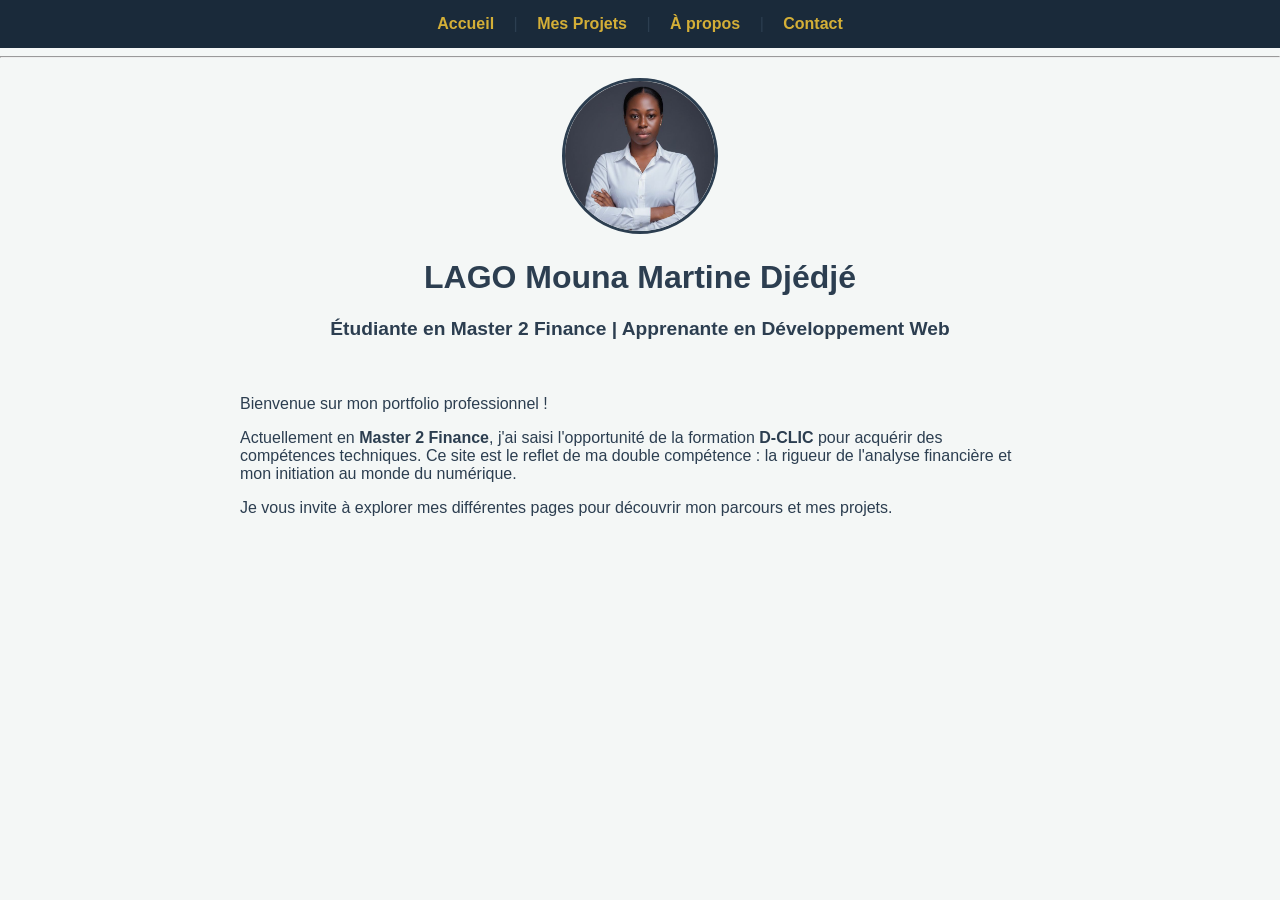
==== index.html @ ef84bd19 "Add files via upload" ====
<!DOCTYPE html>
<html lang="fr">
<head>
    <meta charset="UTF-8">
    <link rel="stylesheet" href="style.css">
    <title>Mon Portfolio - Accueil</title>
</head>
<body>

    <nav>
        <a href="index.html">Accueil</a> | 
        <a href="projets.html">Mes Projets</a> | 
        <a href="propos.html">À propos</a> | 
        <a href="contact.html">Contact</a>
    </nav>

    <hr>

    <div style="text-align: center; margin-top: 20px;">
        <img src="Profil.jpg" alt="Photo de Mouna" style="width: 150px; height: 150px; border-radius: 50%; object-fit: cover; border: 3px solid #2c3e50;">
    </div>

    <h1 style="text-align: center;">LAGO Mouna Martine Djédjé</h1>
    
    <p style="text-align: center; font-size: 1.2em;">
        <strong>Étudiante en Master 2 Finance | Apprenante en Développement Web</strong>
    </p>

    <div style="max-width: 800px; margin: 0 auto; padding: 20px;">
        <p>Bienvenue sur mon portfolio professionnel !</p>
        <p>Actuellement en <strong>Master 2 Finance</strong>, j'ai saisi l'opportunité de la formation <strong>D-CLIC</strong> pour acquérir des compétences techniques. Ce site est le reflet de ma double compétence : la rigueur de l'analyse financière et mon initiation au monde du numérique.</p>
        <p>Je vous invite à explorer mes différentes pages pour découvrir mon parcours et mes projets.</p>
    </div>

    <script src="script.js"></script>
</body>
</html>
---- style.css ----
/* Design général */
body { font-family: 'Arial', sans-serif; background-color: #f4f7f6; color: #2c3e50; margin: 0; }
nav { background-color: #1a2a3a; padding: 15px; text-align: center; }
nav a { color: #d4af37; text-decoration: none; margin: 0 15px; font-weight: bold; }
.container { max-width: 900px; margin: 30px auto; background: white; padding: 30px; border-radius: 10px; box-shadow: 0 5px 15px rgba(0,0,0,0.1); }

/* Mise en page Flex */
.presentation-flex { display: flex; justify-content: space-between; align-items: center; gap: 30px; }
.image-box img { width: 250px; border-radius: 15px; border: 3px solid #d4af37; box-shadow: 0 5px 15px rgba(0,0,0,0.2); }

/* Jauges de compétences */
.skill-container { margin-bottom: 15px; }
.skill-info { display: flex; justify-content: space-between; font-weight: bold; margin-bottom: 5px; }
.barre-vide { width: 100%; background-color: #e0e0e0; border-radius: 10px; height: 10px; }
.barre-remplie { height: 100%; border-radius: 10px; background-color: #1abc9c; }
.finance { width: 90%; }
.excel { width: 85%; }
.web { width: 70%; }

/* Listes */
ul { line-height: 1.8; }
.hobbies li { list-style-type: "✨ "; margin-left: 20px; }
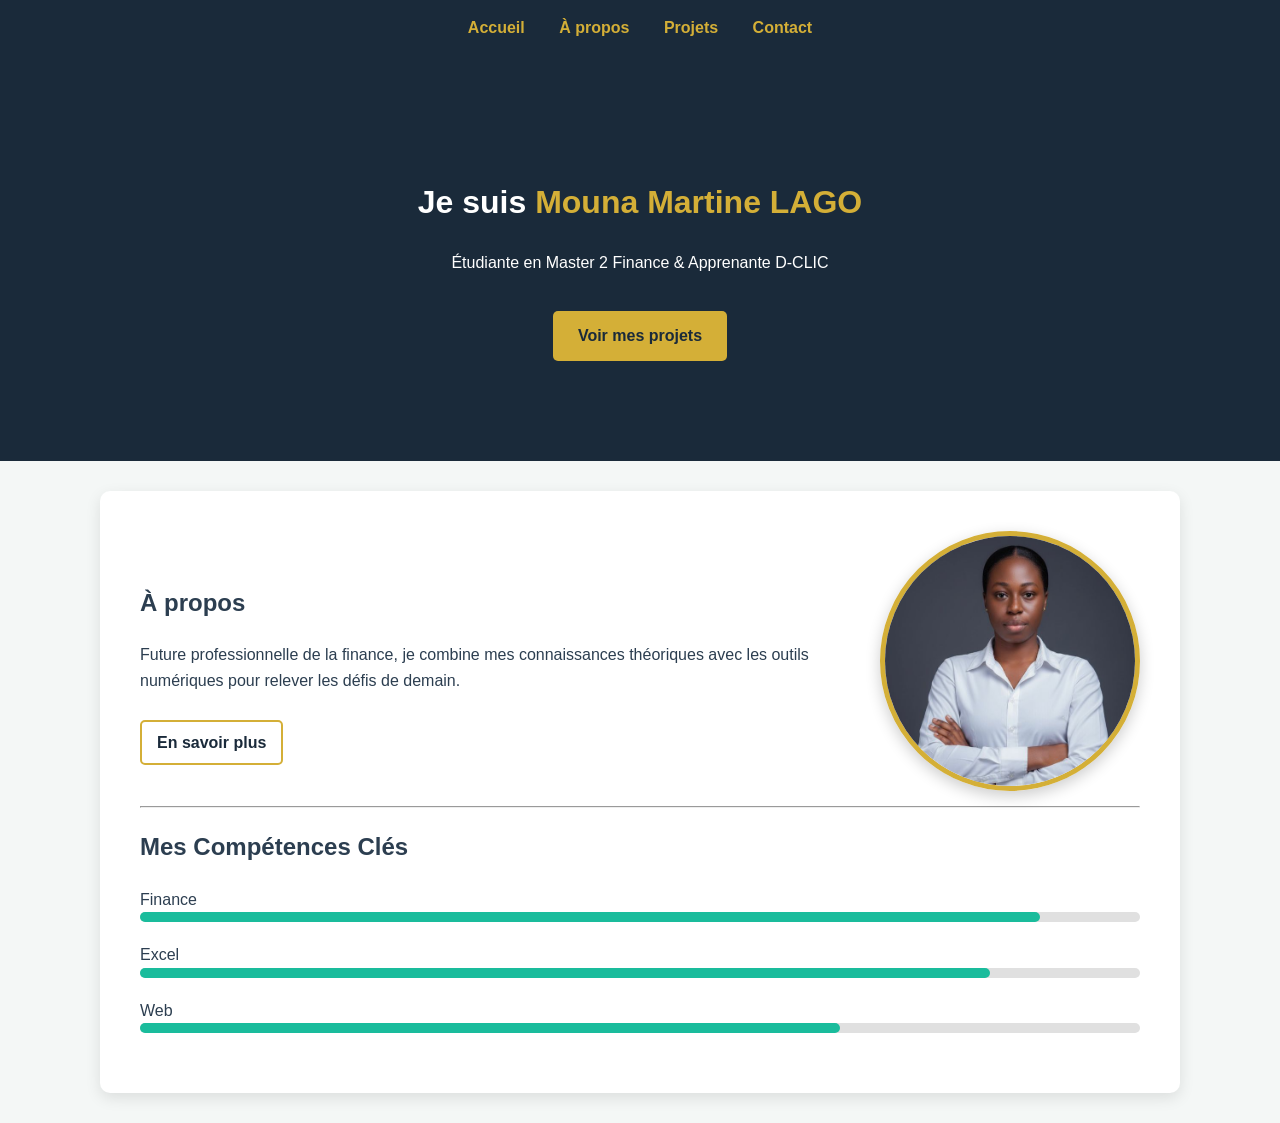
==== commit 80b2fa12: "Add files via upload" ====
--- a/index.html
+++ b/index.html
@@ -2,36 +2,63 @@
 <html lang="fr">
 <head>
     <meta charset="UTF-8">
+    <meta name="viewport" content="width=device-width, initial-scale=1.0">
+    <title>Mouna Portfolio - Accueil</title>
     <link rel="stylesheet" href="style.css">
-    <title>Mon Portfolio - Accueil</title>
 </head>
 <body>
 
     <nav>
-        <a href="index.html">Accueil</a> | 
-        <a href="projets.html">Mes Projets</a> | 
-        <a href="propos.html">À propos</a> | 
+        <a href="index.html">Accueil</a>
+        <a href="propos.html">À propos</a>
+        <a href="projets.html">Projets</a>
         <a href="contact.html">Contact</a>
     </nav>
 
-    <hr>
+    <header class="hero">
+        <div class="hero-text">
+            <h1>Je suis <span>Mouna Martine LAGO</span></h1>
+            <p>Étudiante en Master 2 Finance & Apprenante D-CLIC</p>
+            <a href="projets.html" class="btn-principal">Voir mes projets</a>
+        </div>
+    </header>
 
-    <div style="text-align: center; margin-top: 20px;">
-        <img src="Profil.jpg" alt="Photo de Mouna" style="width: 150px; height: 150px; border-radius: 50%; object-fit: cover; border: 3px solid #2c3e50;">
+    <div class="container">
+        
+        <section class="section-accueil">
+            <div class="presentation-flex">
+                <div class="texte-intro">
+                    <h2>À propos</h2>
+                    <p>Future professionnelle de la finance, je combine mes connaissances théoriques avec les outils numériques pour relever les défis de demain.</p>
+                    <a href="propos.html" class="btn-secondaire">En savoir plus</a>
+                </div>
+                <div class="image-box">
+                    <img src="Profil.jpg" alt="Mouna" class="photo-ronde">
+                </div>
+            </div>
+        </section>
+
+        <hr>
+
+        <section class="section-accueil">
+            <h2>Mes Compétences Clés</h2>
+            <div class="preview-skills">
+                <div class="skill-mini">
+                    <span>Finance</span>
+                    <div class="barre-vide"><div class="barre-remplie finance"></div></div>
+                </div>
+                <div class="skill-mini">
+                    <span>Excel</span>
+                    <div class="barre-vide"><div class="barre-remplie excel"></div></div>
+                </div>
+                <div class="skill-mini">
+                    <span>Web</span>
+                    <div class="barre-vide"><div class="barre-remplie web"></div></div>
+                </div>
+            </div>
+        </section>
+
     </div>
 
-    <h1 style="text-align: center;">LAGO Mouna Martine Djédjé</h1>
-    
-    <p style="text-align: center; font-size: 1.2em;">
-        <strong>Étudiante en Master 2 Finance | Apprenante en Développement Web</strong>
-    </p>
-
-    <div style="max-width: 800px; margin: 0 auto; padding: 20px;">
-        <p>Bienvenue sur mon portfolio professionnel !</p>
-        <p>Actuellement en <strong>Master 2 Finance</strong>, j'ai saisi l'opportunité de la formation <strong>D-CLIC</strong> pour acquérir des compétences techniques. Ce site est le reflet de ma double compétence : la rigueur de l'analyse financière et mon initiation au monde du numérique.</p>
-        <p>Je vous invite à explorer mes différentes pages pour découvrir mon parcours et mes projets.</p>
-    </div>
-
-    <script src="script.js"></script>
 </body>
 </html>
--- a/style.css
+++ b/style.css
@@ -1,22 +1,117 @@
-/* Design général */
-body { font-family: 'Arial', sans-serif; background-color: #f4f7f6; color: #2c3e50; margin: 0; }
-nav { background-color: #1a2a3a; padding: 15px; text-align: center; }
-nav a { color: #d4af37; text-decoration: none; margin: 0 15px; font-weight: bold; }
-.container { max-width: 900px; margin: 30px auto; background: white; padding: 30px; border-radius: 10px; box-shadow: 0 5px 15px rgba(0,0,0,0.1); }
+/* --- CONFIGURATION GÉNÉRALE --- */
+body { 
+    font-family: 'Arial', sans-serif; 
+    background-color: #f4f7f6; 
+    color: #2c3e50; 
+    margin: 0; 
+    line-height: 1.6;
+}
 
-/* Mise en page Flex */
-.presentation-flex { display: flex; justify-content: space-between; align-items: center; gap: 30px; }
-.image-box img { width: 250px; border-radius: 15px; border: 3px solid #d4af37; box-shadow: 0 5px 15px rgba(0,0,0,0.2); }
+/* --- NAVIGATION (Bleu Marine & Or) --- */
+nav { 
+    background-color: #1a2a3a; 
+    padding: 15px; 
+    text-align: center; 
+    position: sticky;
+    top: 0;
+    z-index: 1000;
+}
 
-/* Jauges de compétences */
-.skill-container { margin-bottom: 15px; }
+nav a { 
+    color: #d4af37; 
+    text-decoration: none; 
+    margin: 0 15px; 
+    font-weight: bold; 
+    transition: 0.3s;
+}
+
+nav a:hover { color: white; }
+
+/* --- SECTION HERO (ACCUEIL) --- */
+.hero {
+    background-color: #1a2a3a;
+    color: white;
+    padding: 100px 20px;
+    text-align: center;
+}
+
+.hero h1 span { color: #d4af37; }
+
+/* --- BOUTONS --- */
+.btn-principal {
+    display: inline-block;
+    background-color: #d4af37;
+    color: #1a2a3a;
+    padding: 12px 25px;
+    text-decoration: none;
+    border-radius: 5px;
+    font-weight: bold;
+    margin-top: 20px;
+    transition: 0.3s;
+}
+
+.btn-secondaire {
+    display: inline-block;
+    color: #1a2a3a;
+    border: 2px solid #d4af37;
+    padding: 8px 15px;
+    text-decoration: none;
+    border-radius: 5px;
+    margin-top: 10px;
+    font-weight: bold;
+}
+
+.btn-principal:hover { background-color: white; }
+
+/* --- MISE EN PAGE & CONTENEUR --- */
+.container { 
+    max-width: 1000px; 
+    margin: 30px auto; 
+    background: white; 
+    padding: 40px; 
+    border-radius: 10px; 
+    box-shadow: 0 5px 15px rgba(0,0,0,0.1); 
+}
+
+.presentation-flex { 
+    display: flex; 
+    justify-content: space-between; 
+    align-items: center; 
+    gap: 40px; 
+}
+
+/* --- PHOTO RONDE (STYLE WIREFRAME) --- */
+.photo-ronde {
+    width: 250px;
+    height: 250px;
+    object-fit: cover;
+    border-radius: 50%; /* Pour faire le cercle parfait */
+    border: 5px solid #d4af37;
+    box-shadow: 0 5px 15px rgba(0,0,0,0.2);
+}
+
+/* --- JAUGES DE COMPÉTENCES --- */
+.skill-container, .skill-mini { margin-bottom: 20px; }
 .skill-info { display: flex; justify-content: space-between; font-weight: bold; margin-bottom: 5px; }
-.barre-vide { width: 100%; background-color: #e0e0e0; border-radius: 10px; height: 10px; }
-.barre-remplie { height: 100%; border-radius: 10px; background-color: #1abc9c; }
+
+.barre-vide { 
+    width: 100%; 
+    background-color: #e0e0e0; 
+    border-radius: 10px; 
+    height: 10px; 
+}
+
+.barre-remplie { 
+    height: 100%; 
+    border-radius: 10px; 
+    background-color: #1abc9c; /* Turquoise du prof */
+}
+
 .finance { width: 90%; }
 .excel { width: 85%; }
 .web { width: 70%; }
 
-/* Listes */
-ul { line-height: 1.8; }
-.hobbies li { list-style-type: "✨ "; margin-left: 20px; }
+/* --- RESPONSIVE (POUR MOBILE) --- */
+@media (max-width: 768px) {
+    .presentation-flex { flex-direction: column; text-align: center; }
+}
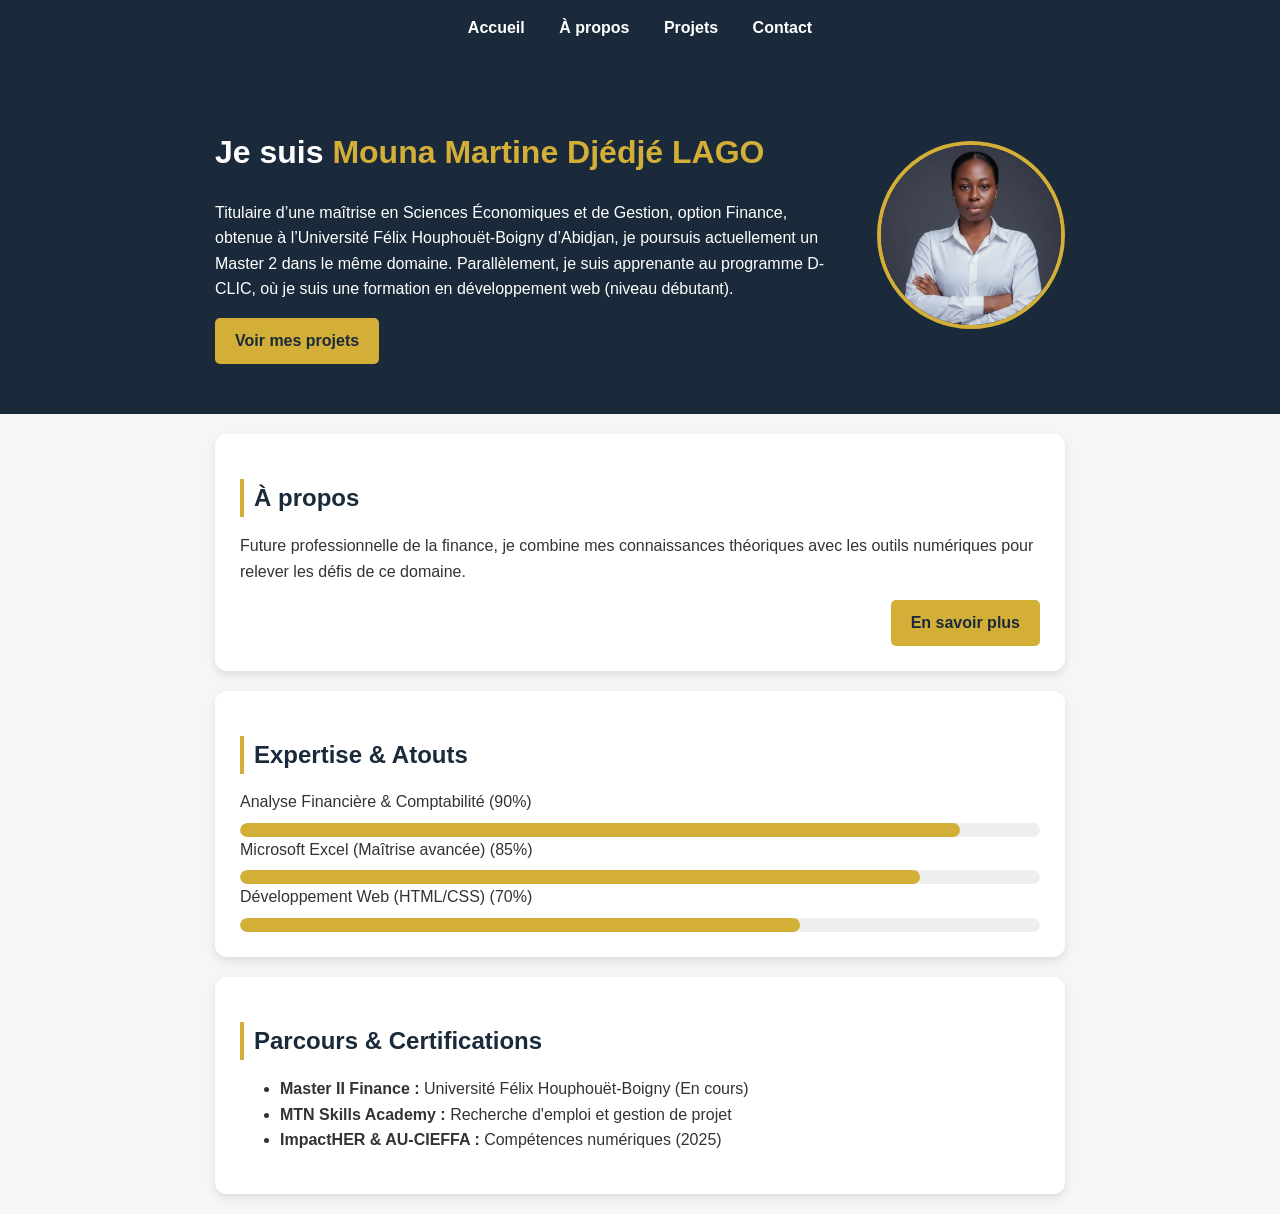
==== commit 74b46fa6: "Add files via upload" ====
--- a/index.html
+++ b/index.html
@@ -3,7 +3,7 @@
 <head>
     <meta charset="UTF-8">
     <meta name="viewport" content="width=device-width, initial-scale=1.0">
-    <title>Mouna Portfolio - Accueil</title>
+    <title>Mouna Martine LAGO - Accueil</title>
     <link rel="stylesheet" href="style.css">
 </head>
 <body>
@@ -16,46 +16,49 @@
     </nav>
 
     <header class="hero">
-        <div class="hero-text">
-            <h1>Je suis <span>Mouna Martine LAGO</span></h1>
-            <p>Étudiante en Master 2 Finance & Apprenante D-CLIC</p>
-            <a href="projets.html" class="btn-principal">Voir mes projets</a>
+        <div class="hero-flex">
+            <div class="hero-text">
+            <h1>Je suis <span>Mouna Martine Djédjé LAGO</span></h1>  
+            <p>Titulaire d’une maîtrise en Sciences Économiques et de Gestion, option Finance, obtenue à l’Université Félix Houphouët-Boigny d’Abidjan, je poursuis actuellement un Master 2 dans le même domaine. Parallèlement, je suis apprenante au programme D-CLIC, où je suis une formation en développement web (niveau débutant).</p> 
+                <a href="projets.html" class="btn-or">Voir mes projets</a>
+            </div>
+            <img src="Profil.jpg" alt="Mouna Martine LAGO" class="img-circle-right">
         </div>
     </header>
 
     <div class="container">
         
-        <section class="section-accueil">
-            <div class="presentation-flex">
-                <div class="texte-intro">
-                    <h2>À propos</h2>
-                    <p>Future professionnelle de la finance, je combine mes connaissances théoriques avec les outils numériques pour relever les défis de demain.</p>
-                    <a href="propos.html" class="btn-secondaire">En savoir plus</a>
-                </div>
-                <div class="image-box">
-                    <img src="Profil.jpg" alt="Mouna" class="photo-ronde">
-                </div>
+        <section class="card">
+            <h2 class="title-section">À propos</h2>
+            <p>Future professionnelle de la finance, je combine mes connaissances théoriques avec les outils numériques pour relever les défis de ce domaine.</p>
+            <div style="text-align: right; margin-top: 15px;">
+                <a href="propos.html" class="btn-or">En savoir plus</a>
             </div>
         </section>
 
-        <hr>
+        <section class="card">
+            <h2 class="title-section">Expertise & Atouts</h2>
+            <div class="skill-item">
+                <span>Analyse Financière & Comptabilité (90%)</span>
+                <div class="progress-bg"><div class="progress-bar finance"></div></div>
+            </div>
+            <div class="skill-item">
+                <span>Microsoft Excel (Maîtrise avancée) (85%)</span>
+                <div class="progress-bg"><div class="progress-bar excel"></div></div>
+            </div>
+            <div class="skill-item">
+                <span>Développement Web (HTML/CSS) (70%)</span>
+                <div class="progress-bg"><div class="progress-bar web"></div></div>
+            </div>
+        </section>
 
-        <section class="section-accueil">
-            <h2>Mes Compétences Clés</h2>
-            <div class="preview-skills">
-                <div class="skill-mini">
-                    <span>Finance</span>
-                    <div class="barre-vide"><div class="barre-remplie finance"></div></div>
-                </div>
-                <div class="skill-mini">
-                    <span>Excel</span>
-                    <div class="barre-vide"><div class="barre-remplie excel"></div></div>
-                </div>
-                <div class="skill-mini">
-                    <span>Web</span>
-                    <div class="barre-vide"><div class="barre-remplie web"></div></div>
-                </div>
-            </div>
+        <section class="card">
+            <h2 class="title-section">Parcours & Certifications</h2>
+            <ul>
+                <li><strong>Master II Finance :</strong> Université Félix Houphouët-Boigny (En cours)</li>
+                <li><strong>MTN Skills Academy :</strong> Recherche d'emploi et gestion de projet</li>
+                <li><strong>ImpactHER & AU-CIEFFA :</strong> Compétences numériques (2025)</li>
+            </ul>
         </section>
 
     </div>
--- a/style.css
+++ b/style.css
@@ -1,117 +1,163 @@
-/* --- CONFIGURATION GÉNÉRALE --- */
+/* --- 1. VARIABLES ET BASE --- */
+:root {
+    --marine: #1a2a3a;
+    --or: #d4af37;
+    --fond: #f4f7f6;
+}
+
 body { 
-    font-family: 'Arial', sans-serif; 
-    background-color: #f4f7f6; 
-    color: #2c3e50; 
+    font-family: 'Segoe UI', Tahoma, Geneva, Verdana, sans-serif; 
+    background-color: var(--fond); 
     margin: 0; 
+    color: #333; 
     line-height: 1.6;
 }
 
-/* --- NAVIGATION (Bleu Marine & Or) --- */
+/* --- 2. NAVIGATION --- */
 nav { 
-    background-color: #1a2a3a; 
+    background-color: var(--marine); 
     padding: 15px; 
     text-align: center; 
     position: sticky;
     top: 0;
     z-index: 1000;
 }
-
 nav a { 
-    color: #d4af37; 
+    color: white; 
+    margin: 0 15px; 
     text-decoration: none; 
-    margin: 0 15px; 
     font-weight: bold; 
     transition: 0.3s;
 }
+nav a:hover { color: var(--or); }
 
-nav a:hover { color: white; }
-
-/* --- SECTION HERO (ACCUEIL) --- */
-.hero {
-    background-color: #1a2a3a;
-    color: white;
-    padding: 100px 20px;
-    text-align: center;
+/* --- 3. MISE EN PAGE (CONTENEURS) --- */
+.container { 
+    max-width: 850px; 
+    margin: 20px auto; 
+    padding: 0 15px; 
 }
 
-.hero h1 span { color: #d4af37; }
-
-/* --- BOUTONS --- */
-.btn-principal {
-    display: inline-block;
-    background-color: #d4af37;
-    color: #1a2a3a;
-    padding: 12px 25px;
-    text-decoration: none;
-    border-radius: 5px;
-    font-weight: bold;
-    margin-top: 20px;
-    transition: 0.3s;
+.card { 
+    background: white; 
+    padding: 25px; 
+    border-radius: 12px; 
+    margin-bottom: 20px; 
+    box-shadow: 0 4px 10px rgba(0,0,0,0.1); 
 }
 
-.btn-secondaire {
-    display: inline-block;
-    color: #1a2a3a;
-    border: 2px solid #d4af37;
-    padding: 8px 15px;
-    text-decoration: none;
-    border-radius: 5px;
-    margin-top: 10px;
-    font-weight: bold;
+.card-mini { 
+    background: white; 
+    padding: 15px; 
+    border-radius: 10px; 
+    margin-bottom: 15px; 
+    box-shadow: 0 2px 6px rgba(0,0,0,0.08); 
 }
 
-.btn-principal:hover { background-color: white; }
+/* --- 4. ACCUEIL (HERO SECTION AJUSTÉE) --- */
+.hero { 
+    background-color: var(--marine); 
+    color: white; 
+    padding: 50px 20px; 
+}
+.hero-flex { 
+    display: flex; 
+    align-items: center; 
+    justify-content: space-between; /* Pour mettre la photo à droite */
+    max-width: 850px; 
+    margin: 0 auto; 
+    gap: 30px;
+    flex-wrap: wrap; 
+}
+.hero-text { flex: 1; }
+.hero-text h1 span { color: var(--or); }
 
-/* --- MISE EN PAGE & CONTENEUR --- */
-.container { 
-    max-width: 1000px; 
-    margin: 30px auto; 
-    background: white; 
-    padding: 40px; 
-    border-radius: 10px; 
-    box-shadow: 0 5px 15px rgba(0,0,0,0.1); 
+/* La photo en cercle à droite */
+.img-circle-right { 
+    width: 180px; 
+    height: 180px; 
+    border-radius: 50%; /* Cercle parfait */
+    border: 4px solid var(--or); 
+    object-fit: cover; 
 }
 
-.presentation-flex { 
+/* --- 5. À PROPOS & FLEX --- */
+.flex-mini { 
     display: flex; 
-    justify-content: space-between; 
     align-items: center; 
-    gap: 40px; 
+    gap: 20px; 
+}
+.img-mini { 
+    width: 110px; 
+    height: 110px; 
+    border-radius: 10px; 
+    object-fit: cover; 
+    border: 2px solid var(--or); 
 }
 
-/* --- PHOTO RONDE (STYLE WIREFRAME) --- */
-.photo-ronde {
-    width: 250px;
-    height: 250px;
-    object-fit: cover;
-    border-radius: 50%; /* Pour faire le cercle parfait */
-    border: 5px solid #d4af37;
-    box-shadow: 0 5px 15px rgba(0,0,0,0.2);
+/* --- 6. SYSTÈME DE JAUGES (JAUNE OR) --- */
+.progress-bg, .bar-mini-bg { 
+    background-color: #eeeeee; 
+    border-radius: 10px; 
+    overflow: hidden; 
 }
+.progress-bg { height: 14px; margin-top: 8px; }
+.bar-mini-bg { height: 8px; margin-top: 5px; }
 
-/* --- JAUGES DE COMPÉTENCES --- */
-.skill-container, .skill-mini { margin-bottom: 20px; }
-.skill-info { display: flex; justify-content: space-between; font-weight: bold; margin-bottom: 5px; }
-
-.barre-vide { 
-    width: 100%; 
-    background-color: #e0e0e0; 
+.progress-bar, .bar-mini-fill { 
+    height: 100%; 
+    background-color: var(--or) !important; 
     border-radius: 10px; 
-    height: 10px; 
-}
-
-.barre-remplie { 
-    height: 100%; 
-    border-radius: 10px; 
-    background-color: #1abc9c; /* Turquoise du prof */
+    transition: width 1s ease-in-out;
 }
 
 .finance { width: 90%; }
 .excel { width: 85%; }
 .web { width: 70%; }
 
-/* --- RESPONSIVE (POUR MOBILE) --- */
-@media (max-width: 768px) {
-    .presentation-flex { flex-direction: column; text-align: center; }
+/* --- 7. BOUTONS INTERACTIFS --- */
+.btn-or { 
+    background-color: var(--or); 
+    color: var(--marine); 
+    padding: 10px 20px; 
+    border-radius: 5px; 
+    text-decoration: none; 
+    display: inline-block; 
+    font-weight: bold; 
+    border: none;
+    cursor: pointer;
+    transition: 0.3s;
 }
+.btn-or:hover { 
+    background-color: white; 
+    transform: scale(1.05); /* Petit effet de zoom au survol */
+}
+
+.badge { 
+    display: inline-block; 
+    background-color: var(--or); 
+    color: var(--marine); 
+    padding: 4px 10px; 
+    border-radius: 20px; 
+    font-size: 0.8rem; 
+    font-weight: bold; 
+    margin-top: 10px; 
+}
+
+.link-or { color: var(--or); text-decoration: none; font-weight: bold; }
+
+/* --- 8. FORMULAIRES & TITRES --- */
+.form-group { margin-bottom: 15px; }
+.form-group label { display: block; font-weight: bold; margin-bottom: 5px; }
+.form-group input, .form-group textarea { 
+    width: 100%; padding: 10px; border: 1px solid #ddd; border-radius: 5px; box-sizing: border-box;
+}
+
+.title-section { color: var(--marine); border-left: 4px solid var(--or); padding-left: 10px; margin-bottom: 15px; }
+.title-mini { color: var(--marine); border-bottom: 2px solid var(--or); padding-bottom: 5px; margin-bottom: 12px; }
+
+/* Responsive Mobile */
+@media (max-width: 600px) {
+    .hero-flex { flex-direction: column-reverse; text-align: center; }
+    .img-circle-right { margin-bottom: 20px; }
+}
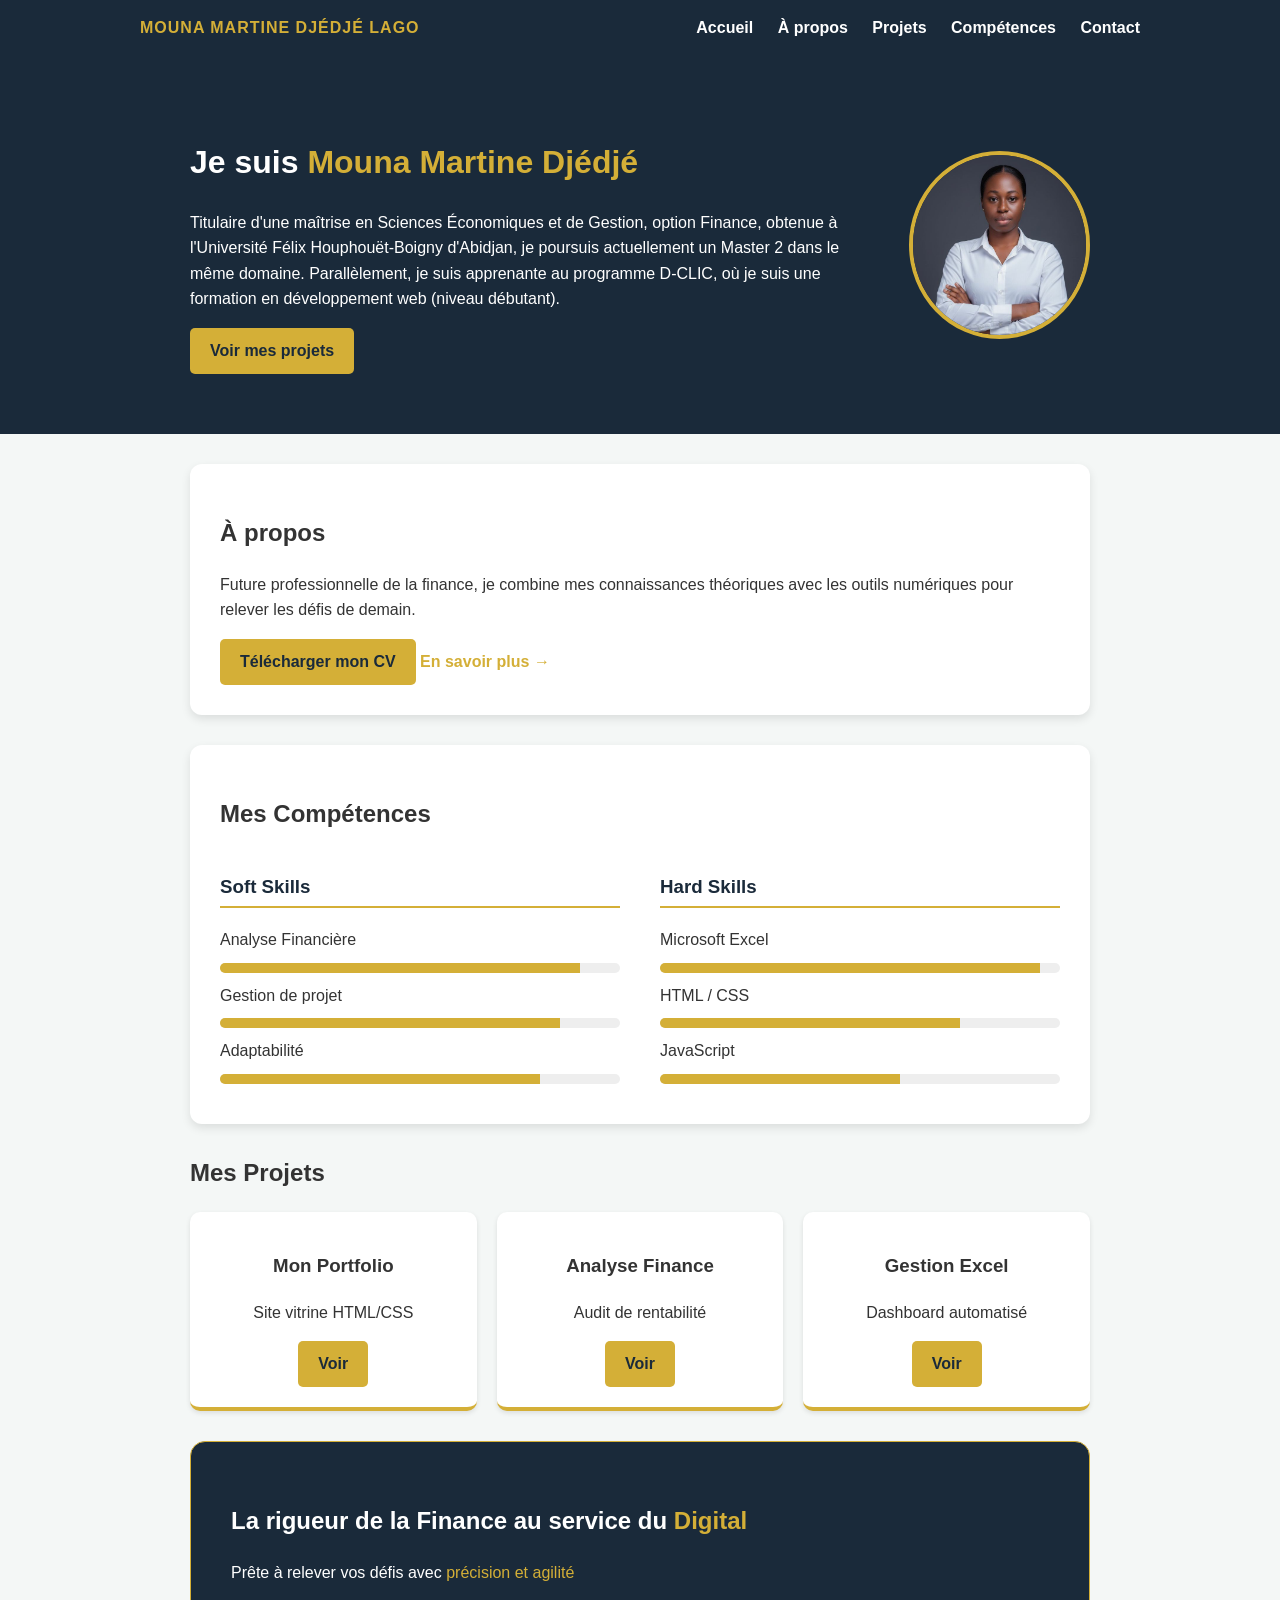
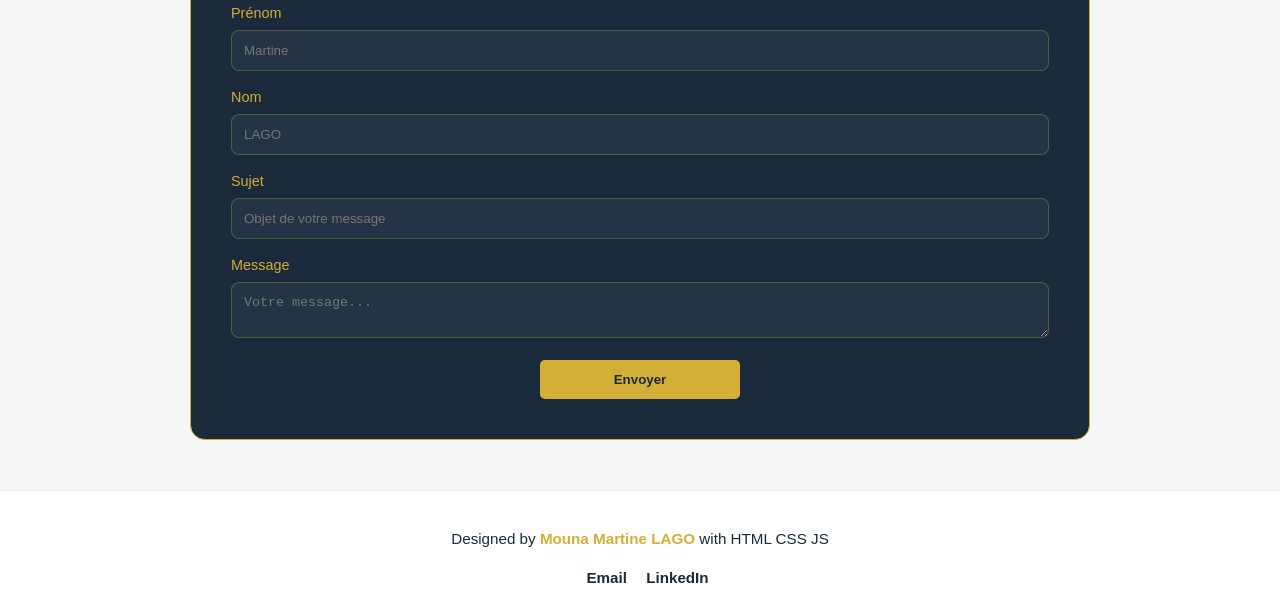
==== commit 56e9be02: "Add files via upload" ====
--- a/index.html
+++ b/index.html
@@ -3,23 +3,29 @@
 <head>
     <meta charset="UTF-8">
     <meta name="viewport" content="width=device-width, initial-scale=1.0">
-    <title>Mouna Martine LAGO - Accueil</title>
+    <title>Mouna Martine Djédjé LAGO - Portfolio</title>
     <link rel="stylesheet" href="style.css">
 </head>
 <body>
 
     <nav>
-        <a href="index.html">Accueil</a>
-        <a href="propos.html">À propos</a>
-        <a href="projets.html">Projets</a>
-        <a href="contact.html">Contact</a>
+        <div class="nav-container">
+            <div class="logo">MOUNA MARTINE Djédjé LAGO</div>
+            <div class="nav-links">
+                <a href="index.html">Accueil</a>
+                <a href="propos.html">À propos</a>
+                <a href="projets.html">Projets</a>
+                <a href="#competences">Compétences</a>
+                <a href="contact.html">Contact</a>
+            </div>
+        </div>
     </nav>
 
     <header class="hero">
         <div class="hero-flex">
             <div class="hero-text">
-            <h1>Je suis <span>Mouna Martine Djédjé LAGO</span></h1>  
-            <p>Titulaire d’une maîtrise en Sciences Économiques et de Gestion, option Finance, obtenue à l’Université Félix Houphouët-Boigny d’Abidjan, je poursuis actuellement un Master 2 dans le même domaine. Parallèlement, je suis apprenante au programme D-CLIC, où je suis une formation en développement web (niveau débutant).</p> 
+                <h1>Je suis <span>Mouna Martine Djédjé </span></h1>
+                <p>Titulaire d'une maîtrise en Sciences Économiques et de Gestion, option Finance, obtenue à l'Université Félix Houphouët-Boigny d'Abidjan, je poursuis actuellement un Master 2 dans le même domaine. Parallèlement, je suis apprenante au programme D-CLIC, où je suis une formation en développement web (niveau débutant).</p>
                 <a href="projets.html" class="btn-or">Voir mes projets</a>
             </div>
             <img src="Profil.jpg" alt="Mouna Martine LAGO" class="img-circle-right">
@@ -27,41 +33,70 @@
     </header>
 
     <div class="container">
-        
         <section class="card">
             <h2 class="title-section">À propos</h2>
-            <p>Future professionnelle de la finance, je combine mes connaissances théoriques avec les outils numériques pour relever les défis de ce domaine.</p>
-            <div style="text-align: right; margin-top: 15px;">
-                <a href="propos.html" class="btn-or">En savoir plus</a>
+            <p>Future professionnelle de la finance, je combine mes connaissances théoriques avec les outils numériques pour relever les défis de demain.</p>
+            <div class="about-footer">
+                <a href="CV-Mouna.pdf" download class="btn-cv-small">Télécharger mon CV</a>
+                <a href="propos.html" class="link-or">En savoir plus →</a>
             </div>
         </section>
 
-        <section class="card">
-            <h2 class="title-section">Expertise & Atouts</h2>
-            <div class="skill-item">
-                <span>Analyse Financière & Comptabilité (90%)</span>
-                <div class="progress-bg"><div class="progress-bar finance"></div></div>
-            </div>
-            <div class="skill-item">
-                <span>Microsoft Excel (Maîtrise avancée) (85%)</span>
-                <div class="progress-bg"><div class="progress-bar excel"></div></div>
-            </div>
-            <div class="skill-item">
-                <span>Développement Web (HTML/CSS) (70%)</span>
-                <div class="progress-bg"><div class="progress-bar web"></div></div>
+        <section id="competences" class="card-skills">
+            <h2 class="title-section-center">Mes <span>Compétences</span></h2>
+            <div class="skills-container">
+                <div class="skill-column">
+                    <h3>Soft Skills</h3>
+                    <div class="skill-bar-item"><label>Analyse Financière</label><div class="bar-bg"><div class="bar-fill" style="width:90%"></div></div></div>
+                    <div class="skill-bar-item"><label>Gestion de projet</label><div class="bar-bg"><div class="bar-fill" style="width:85%"></div></div></div>
+                    <div class="skill-bar-item"><label>Adaptabilité</label><div class="bar-bg"><div class="bar-fill" style="width:80%"></div></div></div>
+                </div>
+                <div class="skill-column">
+                    <h3>Hard Skills</h3>
+                    <div class="skill-bar-item"><label>Microsoft Excel</label><div class="bar-bg"><div class="bar-fill" style="width:95%"></div></div></div>
+                    <div class="skill-bar-item"><label>HTML / CSS</label><div class="bar-bg"><div class="bar-fill" style="width:75%"></div></div></div>
+                    <div class="skill-bar-item"><label>JavaScript</label><div class="bar-bg"><div class="bar-fill" style="width:60%"></div></div></div>
+                </div>
             </div>
         </section>
 
-        <section class="card">
-            <h2 class="title-section">Parcours & Certifications</h2>
-            <ul>
-                <li><strong>Master II Finance :</strong> Université Félix Houphouët-Boigny (En cours)</li>
-                <li><strong>MTN Skills Academy :</strong> Recherche d'emploi et gestion de projet</li>
-                <li><strong>ImpactHER & AU-CIEFFA :</strong> Compétences numériques (2025)</li>
-            </ul>
+        <section class="card-projects">
+            <h2 class="title-section-center">Mes <span>Projets</span></h2>
+            <div class="projects-grid">
+                <div class="project-item"><h3>Mon Portfolio</h3><p>Site vitrine HTML/CSS</p><a href="projets.html" class="btn-project">Voir</a></div>
+                <div class="project-item"><h3>Analyse Finance</h3><p>Audit de rentabilité</p><a href="projets.html" class="btn-project">Voir</a></div>
+                <div class="project-item"><h3>Gestion Excel</h3><p>Dashboard automatisé</p><a href="projets.html" class="btn-project">Voir</a></div>
+            </div>
         </section>
 
+        
+        <section class="card-contact-wireframe">
+
+                <div class="contact-header-theme">
+               <h2>La rigueur de la Finance au service du <span class="text-or">Digital</span></h2>
+               <p>Prête à relever vos défis avec <span class="text-or">précision et agilité</span></p>
+                    </div>                
+                    <form class="wireframe-form-theme">
+                <div class="form-row">
+                    <div class="form-group-half"><label>Prénom</label><input type="text" placeholder="Martine"></div>
+                    <div class="form-group-half"><label>Nom</label><input type="text" placeholder="LAGO"></div>
+                </div>
+                <div class="form-group-full"><label>Sujet</label><input type="text" placeholder="Objet de votre message"></div>
+                <div class="form-group-full"><label>Message</label><textarea placeholder="Votre message..."></textarea></div>
+                <div style="text-align: center;"><button type="submit" class="btn-contact-or">Envoyer</button></div>
+            </form>
+        </section>
     </div>
+
+    <footer class="footer-wireframe">
+        <div class="footer-content">          
+                <p>Designed by <span>Mouna Martine LAGO</span> with HTML CSS JS  </p>
+            <div class="footer-contacts">
+                <a href="mailto:mounalago7@gmail.com">Email</a>
+                <a href="https://linkedin.com/in/mouna-martine-lago-djédjé-1721512b9" target="_blank">LinkedIn</a>
+            </div>
+        </div>
+    </footer>
 
 </body>
 </html>
--- a/style.css
+++ b/style.css
@@ -1,163 +1,277 @@
-/* --- 1. VARIABLES ET BASE --- */
 :root {
     --marine: #1a2a3a;
     --or: #d4af37;
     --fond: #f4f7f6;
 }
 
-body { 
-    font-family: 'Segoe UI', Tahoma, Geneva, Verdana, sans-serif; 
-    background-color: var(--fond); 
-    margin: 0; 
-    color: #333; 
-    line-height: 1.6;
-}
-
-/* --- 2. NAVIGATION --- */
-nav { 
-    background-color: var(--marine); 
-    padding: 15px; 
-    text-align: center; 
-    position: sticky;
-    top: 0;
-    z-index: 1000;
-}
-nav a { 
-    color: white; 
-    margin: 0 15px; 
-    text-decoration: none; 
-    font-weight: bold; 
-    transition: 0.3s;
-}
-nav a:hover { color: var(--or); }
-
-/* --- 3. MISE EN PAGE (CONTENEURS) --- */
-.container { 
-    max-width: 850px; 
-    margin: 20px auto; 
-    padding: 0 15px; 
-}
-
-.card { 
-    background: white; 
-    padding: 25px; 
-    border-radius: 12px; 
-    margin-bottom: 20px; 
-    box-shadow: 0 4px 10px rgba(0,0,0,0.1); 
-}
-
-.card-mini { 
-    background: white; 
-    padding: 15px; 
-    border-radius: 10px; 
-    margin-bottom: 15px; 
-    box-shadow: 0 2px 6px rgba(0,0,0,0.08); 
-}
-
-/* --- 4. ACCUEIL (HERO SECTION AJUSTÉE) --- */
-.hero { 
-    background-color: var(--marine); 
-    color: white; 
-    padding: 50px 20px; 
-}
-.hero-flex { 
-    display: flex; 
-    align-items: center; 
-    justify-content: space-between; /* Pour mettre la photo à droite */
-    max-width: 850px; 
-    margin: 0 auto; 
-    gap: 30px;
-    flex-wrap: wrap; 
-}
-.hero-text { flex: 1; }
+body { font-family: 'Segoe UI', sans-serif; background: var(--fond); margin: 0; color: #333; line-height: 1.6; }
+html { scroll-behavior: smooth; }
+
+/* NAVIGATION */
+nav { background: var(--marine); padding: 15px 0; position: sticky; top: 0; z-index: 1000; }
+.nav-container { display: flex; justify-content: space-between; align-items: center; max-width: 1000px; margin: 0 auto; padding: 0 20px; }
+.logo { color: var(--or); font-weight: bold; text-transform: uppercase; letter-spacing: 1px; }
+.nav-links a { color: white; margin-left: 20px; text-decoration: none; font-weight: bold; transition: 0.3s; }
+.nav-links a:hover { color: var(--or); }
+
+/* HERO SECTION */
+.hero { background: var(--marine); color: white; padding: 60px 20px; }
+.hero-flex { display: flex; align-items: center; justify-content: space-between; max-width: 900px; margin: 0 auto; gap: 40px; }
 .hero-text h1 span { color: var(--or); }
-
-/* La photo en cercle à droite */
-.img-circle-right { 
-    width: 180px; 
-    height: 180px; 
-    border-radius: 50%; /* Cercle parfait */
-    border: 4px solid var(--or); 
-    object-fit: cover; 
-}
-
-/* --- 5. À PROPOS & FLEX --- */
-.flex-mini { 
-    display: flex; 
-    align-items: center; 
-    gap: 20px; 
-}
-.img-mini { 
-    width: 110px; 
-    height: 110px; 
-    border-radius: 10px; 
-    object-fit: cover; 
-    border: 2px solid var(--or); 
-}
-
-/* --- 6. SYSTÈME DE JAUGES (JAUNE OR) --- */
-.progress-bg, .bar-mini-bg { 
-    background-color: #eeeeee; 
-    border-radius: 10px; 
-    overflow: hidden; 
-}
-.progress-bg { height: 14px; margin-top: 8px; }
-.bar-mini-bg { height: 8px; margin-top: 5px; }
-
-.progress-bar, .bar-mini-fill { 
-    height: 100%; 
-    background-color: var(--or) !important; 
-    border-radius: 10px; 
-    transition: width 1s ease-in-out;
-}
-
-.finance { width: 90%; }
-.excel { width: 85%; }
-.web { width: 70%; }
-
-/* --- 7. BOUTONS INTERACTIFS --- */
-.btn-or { 
-    background-color: var(--or); 
-    color: var(--marine); 
-    padding: 10px 20px; 
-    border-radius: 5px; 
-    text-decoration: none; 
-    display: inline-block; 
-    font-weight: bold; 
-    border: none;
-    cursor: pointer;
-    transition: 0.3s;
-}
-.btn-or:hover { 
-    background-color: white; 
-    transform: scale(1.05); /* Petit effet de zoom au survol */
-}
-
-.badge { 
-    display: inline-block; 
-    background-color: var(--or); 
-    color: var(--marine); 
-    padding: 4px 10px; 
-    border-radius: 20px; 
-    font-size: 0.8rem; 
-    font-weight: bold; 
-    margin-top: 10px; 
-}
-
+.img-circle-right { width: 180px; height: 180px; border-radius: 50%; border: 4px solid var(--or); object-fit: cover; }
+
+/* COMPÉTENCES (Style Wireframe) */
+.card-skills, .card { background: white; padding: 30px; border-radius: 12px; margin-bottom: 30px; box-shadow: 0 4px 10px rgba(0,0,0,0.1); }
+.skills-container { display: flex; gap: 40px; flex-wrap: wrap; }
+.skill-column { flex: 1; min-width: 280px; }
+.skill-column h3 { color: var(--marine); border-bottom: 2px solid var(--or); padding-bottom: 5px; }
+.bar-bg { background: #eee; height: 10px; border-radius: 5px; margin: 10px 0; overflow: hidden; }
+.bar-fill { height: 100%; background: var(--or); transition: 1s ease-in-out; }
+
+/* PROJETS */
+.projects-grid { display: grid; grid-template-columns: repeat(auto-fit, minmax(200px, 1fr)); gap: 20px; }
+.project-item { background: white; padding: 20px; border-radius: 10px; border-bottom: 4px solid var(--or); text-align: center; box-shadow: 0 2px 5px rgba(0,0,0,0.1); }
+
+/* CONTACT WIREFRAME (Sombre) */
+.card-contact-wireframe { background: var(--marine); color: white; padding: 40px; border-radius: 15px; border: 1px solid var(--or); }
+.contact-header-theme h2 span, .contact-header-theme p span { color: var(--or); }
+.wireframe-form-theme label { color: var(--or); display: block; margin-bottom: 5px; font-size: 0.9rem; }
+.wireframe-form-theme input, .wireframe-form-theme textarea { width: 100%; padding: 12px; margin-bottom: 15px; border-radius: 8px; border: 1px solid rgba(212,175,55,0.3); background: rgba(255,255,255,0.05); color: white; box-sizing: border-box; }
+.btn-contact-or { background: var(--or); color: var(--marine); padding: 12px 30px; border: none; border-radius: 5px; font-weight: bold; cursor: pointer; width: 100%; max-width: 200px; }
+
+/* BOUTONS ET ACCENTS */
+.btn-or, .btn-cv-small, .btn-project { background: var(--or); color: var(--marine); padding: 10px 20px; border-radius: 5px; text-decoration: none; font-weight: bold; display: inline-block; transition: 0.3s; border: none; }
+.btn-or:hover, .btn-cv-small:hover { background: white; transform: translateY(-2px); }
 .link-or { color: var(--or); text-decoration: none; font-weight: bold; }
 
-/* --- 8. FORMULAIRES & TITRES --- */
-.form-group { margin-bottom: 15px; }
-.form-group label { display: block; font-weight: bold; margin-bottom: 5px; }
-.form-group input, .form-group textarea { 
-    width: 100%; padding: 10px; border: 1px solid #ddd; border-radius: 5px; box-sizing: border-box;
-}
-
-.title-section { color: var(--marine); border-left: 4px solid var(--or); padding-left: 10px; margin-bottom: 15px; }
-.title-mini { color: var(--marine); border-bottom: 2px solid var(--or); padding-bottom: 5px; margin-bottom: 12px; }
-
-/* Responsive Mobile */
-@media (max-width: 600px) {
-    .hero-flex { flex-direction: column-reverse; text-align: center; }
-    .img-circle-right { margin-bottom: 20px; }
+/* FOOTER */
+.footer-wireframe { background: white; padding: 20px 0; border-top: 1px solid #eee; margin-top: 50px; text-align: center; }
+.footer-content span { color: var(--or); font-weight: bold; }
+.footer-contacts a { margin-left: 15px; color: var(--marine); text-decoration: none; font-weight: bold; }
+
+/* RESPONSIVE */
+@media (max-width: 768px) {
+    .hero-flex, .nav-container, .form-row { flex-direction: column; text-align: center; }
+    .nav-links { margin-top: 10px; }
+    .nav-links a { margin: 0 10px; }
+}
+
+
+
+
+
+
+:root {
+    --marine: #1a2a3a;
+    --or: #d4af37;
+    --fond: #f4f7f6;
+    --blanc: #ffffff;
+}
+
+body { font-family: 'Segoe UI', sans-serif; background: var(--fond); margin: 0; color: #333; line-height: 1.6; }
+
+/* 1. NAVIGATION (Identique partout) */
+nav { background: var(--marine); padding: 15px 0; position: sticky; top: 0; z-index: 1000; }
+.nav-container { display: flex; justify-content: space-between; align-items: center; max-width: 1000px; margin: 0 auto; padding: 0 20px; }
+.logo { color: var(--or); font-weight: bold; text-transform: uppercase; }
+.nav-links a { color: white; margin-left: 20px; text-decoration: none; font-weight: bold; }
+.nav-links a:hover { color: var(--or); }
+
+/* 2. ACCUEIL WIREFRAME (Ne pas toucher) */
+.hero { background: var(--marine); color: white; padding: 60px 20px; }
+.hero-flex { display: flex; align-items: center; justify-content: space-between; max-width: 900px; margin: 0 auto; }
+.img-circle-right { width: 180px; height: 180px; border-radius: 50%; border: 4px solid var(--or); object-fit: cover; }
+.card-contact-wireframe { background: var(--marine); color: white; padding: 40px; border-radius: 15px; border: 1px solid var(--or); margin-top: 30px; }
+.text-or { color: var(--or); }
+
+/* 3. STYLE PREMIUM (Pour les onglets À Propos et Contact uniquement) */
+.container { max-width: 900px; margin: 30px auto; padding: 0 20px; }
+.card-premium { background: white; padding: 35px; border-radius: 15px; box-shadow: 0 10px 30px rgba(0,0,0,0.1); margin-bottom: 30px; }
+.about-flex-layout { display: flex; gap: 40px; align-items: center; }
+.img-propos-premium { width: 280px; height: 320px; object-fit: cover; border-radius: 12px; border: 4px solid var(--or); }
+.titre-souligne { color: var(--marine); border-bottom: 3px solid var(--or); display: inline-block; padding-bottom: 5px; margin-bottom: 20px; }
+.mon-badge-dore { display: inline-block; padding: 5px 15px; background: #fdf2d0; color: #947610; border-radius: 5px; border: 1px solid var(--or); font-weight: bold; }
+.btn-cv-accueil { background: var(--or); color: var(--marine); padding: 12px 25px; border-radius: 8px; text-decoration: none; font-weight: bold; display: inline-block; margin-top: 20px; }
+.btn-cv-accueil:hover { background: white; }
+
+/* Formulaire des onglets (sur fond blanc) */
+.form-premium-blanc input, .form-premium-blanc textarea { width: 100%; padding: 12px; margin-bottom: 15px; border-radius: 8px; border: 1px solid #ddd; background: #f9f9f9; box-sizing: border-box; }
+.btn-envoi-premium { background: var(--or); color: var(--marine); padding: 12px 30px; border: none; border-radius: 8px; font-weight: bold; cursor: pointer; }
+
+@media (max-width: 768px) { .about-flex-layout, .hero-flex, .nav-container { flex-direction: column; text-align: center; } }
+
+
+
+
+
+
+
+
+
+
+
+/* --- PROTECTION ET STYLE DES ONGLETS (À PROPOS & CONTACT) --- */
+.card-premium {
+    background: white !important; /* Force le fond blanc */
+    padding: 35px;
+    border-radius: 15px;
+    box-shadow: 0 10px 30px rgba(0,0,0,0.1); /* L'ombre que tu aimes */
+    margin-bottom: 30px;
+    border-left: 6px solid #d4af37; /* Le trait doré à gauche */
+}
+
+.titre-souligne {
+    color: #1a2a3a;
+    border-bottom: 3px solid #d4af37;
+    display: inline-block;
+    padding-bottom: 5px;
+    margin-bottom: 20px;
+}
+
+.mon-badge-dore {
+    display: inline-block;
+    padding: 5px 15px;
+    background: #fdf2d0;
+    color: #947610;
+    border-radius: 5px;
+    border: 1px solid #d4af37;
+    font-weight: bold;
+}
+
+.form-premium-blanc input, .form-premium-blanc textarea {
+    width: 100%; padding: 12px; margin-bottom: 15px; border: 1px solid #ddd; 
+    border-radius: 8px; background: #f9f9f9; box-sizing: border-box;
+}
+
+.btn-envoi-premium {
+    background: #d4af37; color: #1a2a3a; padding: 12px 30px; 
+    border: none; border-radius: 8px; font-weight: bold; cursor: pointer;
+}
+
+.btn-envoi-premium:hover { background: #1a2a3a; color: #d4af37; }
+
+
+
+
+
+
+
+
+
+
+/* --- STYLE PAGE PROJETS --- */
+
+.titre-principal-projets {
+    text-align: center;
+    color: #1a2a3a;
+    margin-bottom: 40px;
+    font-size: 2rem;
+}
+
+/* Badge de catégorie (Bureautique, Finance, Digital) */
+.badge-categorie {
+    display: inline-block;
+    padding: 4px 12px;
+    background: #fdf2d0;
+    color: #947610;
+    border-radius: 20px;
+    font-size: 0.85rem;
+    font-weight: bold;
+    margin-bottom: 10px;
+    border: 1px solid #d4af37;
+}
+
+.date-lieu {
+    color: #666;
+    font-size: 0.9rem;
+    margin-bottom: 15px;
+}
+
+/* Liste des tâches avec puces dorées */
+.liste-projets {
+    list-style: none;
+    padding: 0;
+    margin-top: 15px;
+}
+
+.liste-projets li {
+    position: relative;
+    padding-left: 25px;
+    margin-bottom: 10px;
+    line-height: 1.5;
+}
+
+.liste-projets li::before {
+    content: "•";
+    color: #d4af37;
+    font-weight: bold;
+    font-size: 1.5rem;
+    position: absolute;
+    left: 0;
+    top: -5px;
+}
+
+/* Espacement spécifique pour les titres H3 dans les projets */
+.card-premium h3 {
+    color: #1a2a3a;
+    margin-top: 15px;
+    font-size: 1.2rem;
+}
+
+
+
+
+
+
+
+
+
+
+/* --- STYLE GLOBAL DES CARTES PREMIUM --- */
+.card-premium {
+    background: white;
+    padding: 30px;
+    border-radius: 15px;
+    box-shadow: 0 5px 20px rgba(0,0,0,0.08);
+    margin-bottom: 25px;
+}
+
+.titre-souligne {
+    border-bottom: 3px solid #d4af37;
+    display: inline-block;
+    padding-bottom: 5px;
+    margin-bottom: 20px;
+    color: #1a2a3a;
+}
+
+/* --- PHOTO ET PRÉSENTATION --- */
+.about-flex-layout { display: flex; gap: 30px; align-items: center; flex-wrap: wrap; }
+.img-propos-premium { width: 220px; border-radius: 12px; border: 4px solid #d4af37; object-fit: cover; }
+.mon-badge-dore { display: inline-block; padding: 5px 15px; background: #fdf2d0; color: #947610; border-radius: 5px; font-weight: bold; }
+
+/* --- JAUGES DORÉES --- */
+.skill-container { margin-bottom: 15px; }
+.skill-info { display: flex; justify-content: space-between; font-weight: bold; margin-bottom: 5px; }
+.progress-bar-bg { background: #eee; height: 10px; border-radius: 5px; overflow: hidden; }
+.progress-bar-fill { background: #d4af37; height: 100%; border-radius: 5px; }
+
+/* --- LISTES ET PUCES --- */
+.liste-simple, .liste-interets { list-style: none; padding: 0; }
+.liste-simple li, .liste-interets li { margin-bottom: 12px; display: flex; align-items: flex-start; }
+.puce-dorée { width: 8px; height: 8px; background: #d4af37; border-radius: 50%; margin-right: 12px; margin-top: 6px; flex-shrink: 0; }
+
+
+
+footer {
+    text-align: center;
+    padding: 25px 0;
+    background-color: #ffffff; /* Fond blanc propre comme le prof */
+    color: #1a2a3a;           /* Votre bleu nuit pour le texte de base */
+    font-size: 0.95rem;
+    border-top: 1px solid #f0f0f0; 
+}
+
+.mon-nom-dore {
+    color: #d4af37;           /* Votre doré signature */
+    font-weight: bold;        /* Pour que votre nom ressorte bien */
 }
